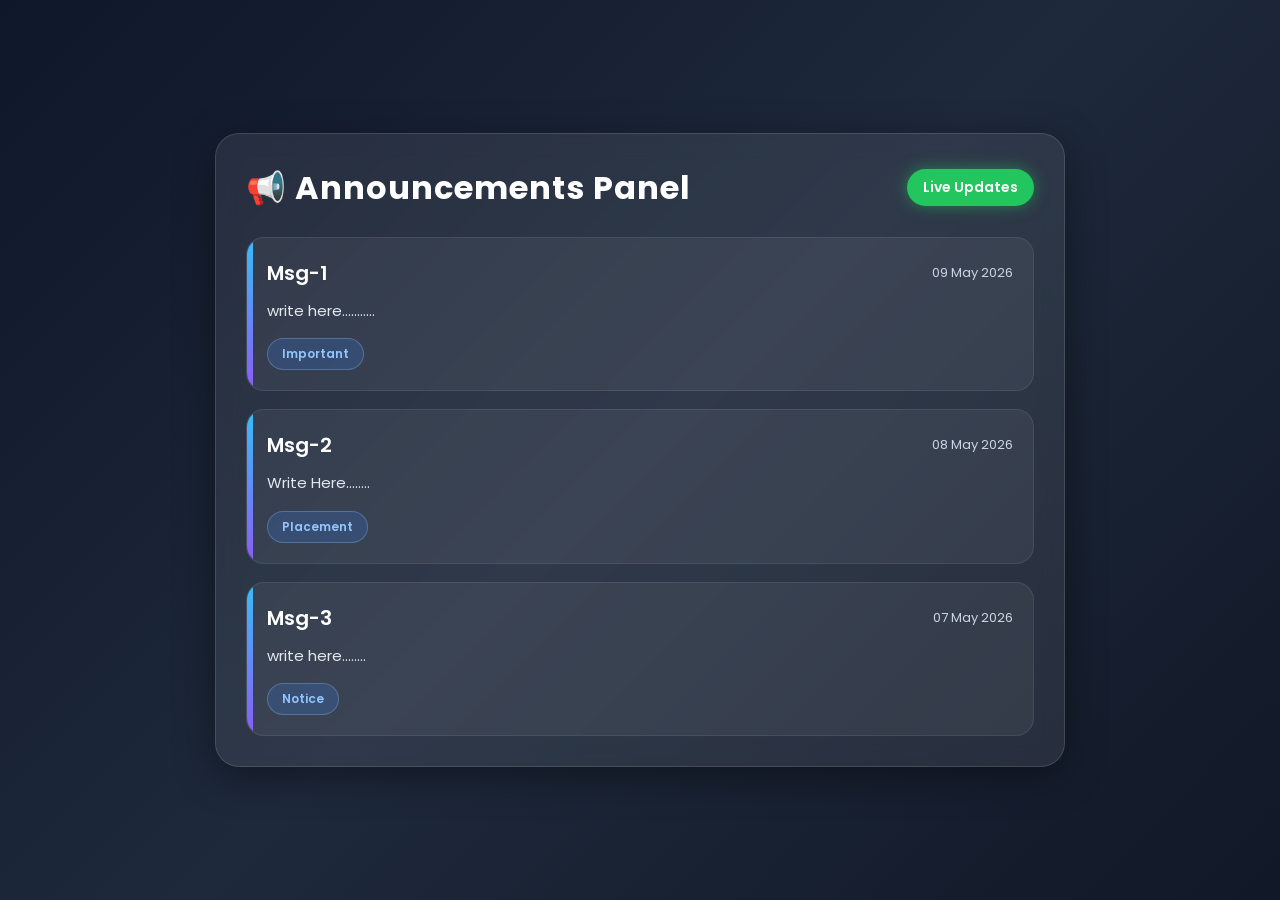
==== announcements.html @ fc35c200 "Add files via upload" ====
<!DOCTYPE html>
<html lang="en">
<head>
  <meta charset="UTF-8" />
  <meta name="viewport" content="width=device-width, initial-scale=1.0"/>
  <title>Announcements Panel</title>

  <link rel="preconnect" href="https://fonts.googleapis.com">
  <link rel="preconnect" href="https://fonts.gstatic.com" crossorigin>
  <link href="https://fonts.googleapis.com/css2?family=Poppins:wght@300;400;500;600;700&display=swap" rel="stylesheet">

  <style>
    *{
      margin:0;
      padding:0;
      box-sizing:border-box;
      font-family:'Poppins',sans-serif;
    }

    body{
      min-height:100vh;
      display:flex;
      justify-content:center;
      align-items:center;
      background:linear-gradient(135deg,#0f172a,#1e293b,#111827);
      padding:30px;
      color:white;
    }

    .panel{
      width:100%;
      max-width:850px;
      background:rgba(255,255,255,0.08);
      backdrop-filter:blur(12px);
      border:1px solid rgba(255,255,255,0.12);
      border-radius:24px;
      padding:30px;
      box-shadow:0 10px 40px rgba(0,0,0,0.4);
    }

    .header{
      display:flex;
      justify-content:space-between;
      align-items:center;
      margin-bottom:25px;
      flex-wrap:wrap;
      gap:15px;
    }

    .header h1{
      font-size:32px;
      font-weight:700;
      letter-spacing:1px;
    }

    .badge{
      background:#22c55e;
      color:white;
      padding:8px 16px;
      border-radius:50px;
      font-size:14px;
      font-weight:600;
      box-shadow:0 0 15px rgba(34,197,94,0.5);
    }

    .announcement-list{
      display:flex;
      flex-direction:column;
      gap:18px;
    }

    .card{
      background:rgba(255,255,255,0.06);
      border:1px solid rgba(255,255,255,0.08);
      border-radius:18px;
      padding:20px;
      transition:0.3s ease;
      position:relative;
      overflow:hidden;
    }

    .card:hover{
      transform:translateY(-5px);
      background:rgba(255,255,255,0.1);
      box-shadow:0 10px 25px rgba(0,0,0,0.3);
    }

    .card::before{
      content:'';
      position:absolute;
      top:0;
      left:0;
      width:6px;
      height:100%;
      background:linear-gradient(to bottom,#38bdf8,#8b5cf6);
    }

    .top{
      display:flex;
      justify-content:space-between;
      align-items:center;
      margin-bottom:10px;
      flex-wrap:wrap;
      gap:10px;
    }

    .title{
      font-size:20px;
      font-weight:600;
    }

    .date{
      font-size:13px;
      color:#cbd5e1;
    }

    .message{
      font-size:15px;
      line-height:1.7;
      color:#e2e8f0;
    }

    .tag{
      display:inline-block;
      margin-top:15px;
      padding:6px 14px;
      border-radius:50px;
      font-size:12px;
      font-weight:600;
      background:rgba(59,130,246,0.2);
      color:#93c5fd;
      border:1px solid rgba(147,197,253,0.3);
    }

    @media(max-width:700px){
      .header h1{
        font-size:24px;
      }

      .title{
        font-size:17px;
      }

      .panel{
        padding:20px;
      }
    }
  </style>
</head>
<body>

  <div class="panel">

    <div class="header">
      <h1>📢 Announcements Panel</h1>
      <div class="badge">Live Updates</div>
    </div>

    <div class="announcement-list">

      <div class="card">
        <div class="top">
          <div class="title">Msg-1</div>
          <div class="date">09 May 2026</div>
        </div>

        <div class="message">
          write here...........
        </div>

        <div class="tag">Important</div>
      </div>

      <div class="card">
        <div class="top">
          <div class="title">Msg-2</div>
          <div class="date">08 May 2026</div>
        </div>

        <div class="message">
         Write Here........
        </div>

        <div class="tag">Placement</div>
      </div>

      <div class="card">
        <div class="top">
          <div class="title">Msg-3</div>
          <div class="date">07 May 2026</div>
        </div>

        <div class="message">
          write here........
        </div>

        <div class="tag">Notice</div>
      </div>

    </div>

  </div>

</body>
</html>
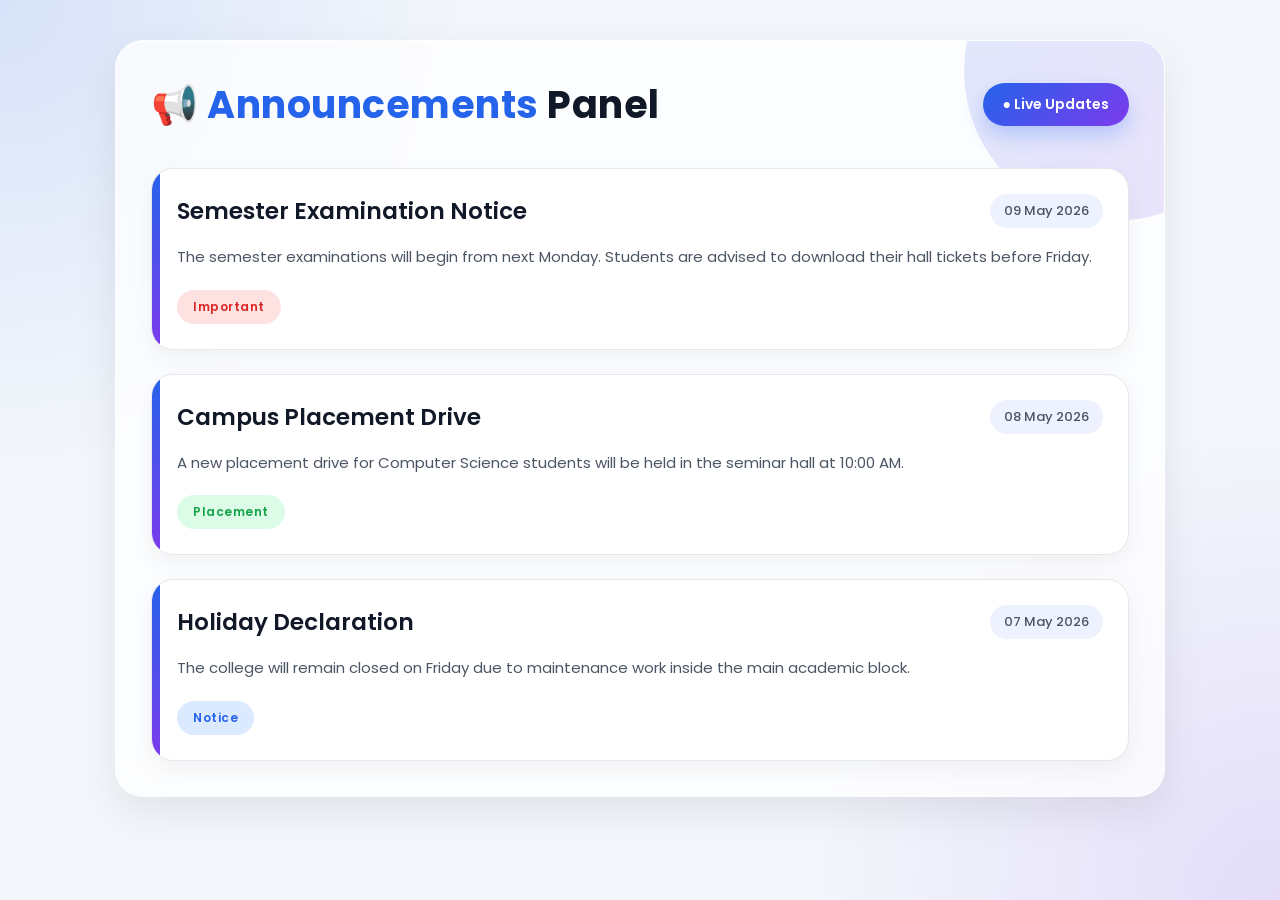
==== commit eda125c4: "Revamp announcements panel with new styling for comm Updated the announcements panel with a modern d" ====
--- a/announcements.html
+++ b/announcements.html
@@ -3,13 +3,15 @@
 <head>
   <meta charset="UTF-8" />
   <meta name="viewport" content="width=device-width, initial-scale=1.0"/>
-  <title>Announcements Panel</title>
+  <title>Modern Announcements Panel</title>
 
   <link rel="preconnect" href="https://fonts.googleapis.com">
   <link rel="preconnect" href="https://fonts.gstatic.com" crossorigin>
+
   <link href="https://fonts.googleapis.com/css2?family=Poppins:wght@300;400;500;600;700&display=swap" rel="stylesheet">
 
   <style>
+
     *{
       margin:0;
       padding:0;
@@ -19,70 +21,108 @@
 
     body{
       min-height:100vh;
-      display:flex;
-      justify-content:center;
-      align-items:center;
-      background:linear-gradient(135deg,#0f172a,#1e293b,#111827);
-      padding:30px;
-      color:white;
+      background:
+      radial-gradient(circle at top left,#2563eb22,transparent 30%),
+      radial-gradient(circle at bottom right,#7c3aed22,transparent 30%),
+      #f3f6fb;
+      padding:40px 20px;
+      overflow-x:hidden;
     }
 
     .panel{
       width:100%;
-      max-width:850px;
-      background:rgba(255,255,255,0.08);
-      backdrop-filter:blur(12px);
-      border:1px solid rgba(255,255,255,0.12);
-      border-radius:24px;
-      padding:30px;
-      box-shadow:0 10px 40px rgba(0,0,0,0.4);
+      max-width:1050px;
+      margin:auto;
+      background:rgba(255,255,255,0.75);
+      backdrop-filter:blur(16px);
+      border:1px solid rgba(255,255,255,0.4);
+      border-radius:28px;
+      padding:35px;
+      box-shadow:
+      0 15px 40px rgba(0,0,0,0.08),
+      inset 0 1px 0 rgba(255,255,255,0.7);
+      position:relative;
+      overflow:hidden;
+    }
+
+    .panel::before{
+      content:'';
+      position:absolute;
+      width:300px;
+      height:300px;
+      background:linear-gradient(135deg,#2563eb22,#7c3aed22);
+      border-radius:50%;
+      top:-120px;
+      right:-100px;
     }
 
     .header{
       display:flex;
       justify-content:space-between;
       align-items:center;
-      margin-bottom:25px;
       flex-wrap:wrap;
       gap:15px;
+      margin-bottom:35px;
+      position:relative;
+      z-index:2;
     }
 
     .header h1{
-      font-size:32px;
+      font-size:38px;
       font-weight:700;
-      letter-spacing:1px;
+      color:#111827;
+      letter-spacing:0.5px;
+    }
+
+    .header h1 span{
+      color:#2563eb;
     }
 
     .badge{
-      background:#22c55e;
+      background:linear-gradient(135deg,#2563eb,#7c3aed);
       color:white;
-      padding:8px 16px;
+      padding:11px 20px;
       border-radius:50px;
       font-size:14px;
       font-weight:600;
-      box-shadow:0 0 15px rgba(34,197,94,0.5);
+      box-shadow:0 10px 20px rgba(37,99,235,0.25);
+      animation:pulse 2s infinite;
+    }
+
+    @keyframes pulse{
+      0%{
+        transform:scale(1);
+      }
+      50%{
+        transform:scale(1.05);
+      }
+      100%{
+        transform:scale(1);
+      }
     }
 
     .announcement-list{
       display:flex;
       flex-direction:column;
-      gap:18px;
+      gap:24px;
+      position:relative;
+      z-index:2;
     }
 
     .card{
-      background:rgba(255,255,255,0.06);
-      border:1px solid rgba(255,255,255,0.08);
-      border-radius:18px;
-      padding:20px;
-      transition:0.3s ease;
       position:relative;
+      background:white;
+      border-radius:22px;
+      padding:25px;
       overflow:hidden;
+      transition:0.35s ease;
+      border:1px solid #e5e7eb;
+      box-shadow:0 8px 24px rgba(0,0,0,0.05);
     }
 
     .card:hover{
-      transform:translateY(-5px);
-      background:rgba(255,255,255,0.1);
-      box-shadow:0 10px 25px rgba(0,0,0,0.3);
+      transform:translateY(-6px);
+      box-shadow:0 15px 35px rgba(0,0,0,0.12);
     }
 
     .card::before{
@@ -90,111 +130,166 @@
       position:absolute;
       top:0;
       left:0;
-      width:6px;
+      width:8px;
       height:100%;
-      background:linear-gradient(to bottom,#38bdf8,#8b5cf6);
+      background:linear-gradient(to bottom,#2563eb,#7c3aed);
     }
 
     .top{
       display:flex;
       justify-content:space-between;
       align-items:center;
-      margin-bottom:10px;
       flex-wrap:wrap;
-      gap:10px;
+      gap:12px;
+      margin-bottom:15px;
     }
 
     .title{
-      font-size:20px;
+      font-size:23px;
       font-weight:600;
+      color:#111827;
     }
 
     .date{
+      background:#eef2ff;
+      color:#4b5563;
+      padding:7px 14px;
+      border-radius:50px;
       font-size:13px;
-      color:#cbd5e1;
+      font-weight:500;
     }
 
     .message{
       font-size:15px;
-      line-height:1.7;
-      color:#e2e8f0;
+      line-height:1.9;
+      color:#4b5563;
+      margin-bottom:18px;
+    }
+
+    .bottom{
+      display:flex;
+      justify-content:flex-start;
+      align-items:center;
+      flex-wrap:wrap;
+      gap:12px;
     }
 
     .tag{
-      display:inline-block;
-      margin-top:15px;
-      padding:6px 14px;
+      padding:8px 16px;
       border-radius:50px;
       font-size:12px;
       font-weight:600;
-      background:rgba(59,130,246,0.2);
-      color:#93c5fd;
-      border:1px solid rgba(147,197,253,0.3);
-    }
-
-    @media(max-width:700px){
+      letter-spacing:0.5px;
+    }
+
+    .important{
+      background:#fee2e2;
+      color:#dc2626;
+    }
+
+    .placement{
+      background:#dcfce7;
+      color:#16a34a;
+    }
+
+    .notice{
+      background:#dbeafe;
+      color:#2563eb;
+    }
+
+    @media(max-width:768px){
+
+      body{
+        padding:20px;
+      }
+
+      .panel{
+        padding:24px;
+      }
+
       .header h1{
-        font-size:24px;
+        font-size:28px;
       }
 
       .title{
-        font-size:17px;
-      }
-
-      .panel{
-        padding:20px;
-      }
-    }
+        font-size:19px;
+      }
+
+      .message{
+        font-size:14px;
+      }
+
+    }
+
   </style>
 </head>
+
 <body>
 
   <div class="panel">
 
     <div class="header">
-      <h1>📢 Announcements Panel</h1>
-      <div class="badge">Live Updates</div>
+      <h1>📢 <span>Announcements</span> Panel</h1>
+      <div class="badge">● Live Updates</div>
     </div>
 
     <div class="announcement-list">
 
+      <!-- CARD 1 -->
       <div class="card">
+
         <div class="top">
-          <div class="title">Msg-1</div>
+          <div class="title">Semester Examination Notice</div>
           <div class="date">09 May 2026</div>
         </div>
 
         <div class="message">
-          write here...........
-        </div>
-
-        <div class="tag">Important</div>
+          The semester examinations will begin from next Monday.
+          Students are advised to download their hall tickets before Friday.
+        </div>
+
+        <div class="bottom">
+          <div class="tag important">Important</div>
+        </div>
+
       </div>
 
+      <!-- CARD 2 -->
       <div class="card">
+
         <div class="top">
-          <div class="title">Msg-2</div>
+          <div class="title">Campus Placement Drive</div>
           <div class="date">08 May 2026</div>
         </div>
 
         <div class="message">
-         Write Here........
-        </div>
-
-        <div class="tag">Placement</div>
+          A new placement drive for Computer Science students will be held
+          in the seminar hall at 10:00 AM.
+        </div>
+
+        <div class="bottom">
+          <div class="tag placement">Placement</div>
+        </div>
+
       </div>
 
+      <!-- CARD 3 -->
       <div class="card">
+
         <div class="top">
-          <div class="title">Msg-3</div>
+          <div class="title">Holiday Declaration</div>
           <div class="date">07 May 2026</div>
         </div>
 
         <div class="message">
-          write here........
-        </div>
-
-        <div class="tag">Notice</div>
+          The college will remain closed on Friday due to maintenance work
+          inside the main academic block.
+        </div>
+
+        <div class="bottom">
+          <div class="tag notice">Notice</div>
+        </div>
+
       </div>
 
     </div>
@@ -202,4 +297,4 @@
   </div>
 
 </body>
-</html>+</html>
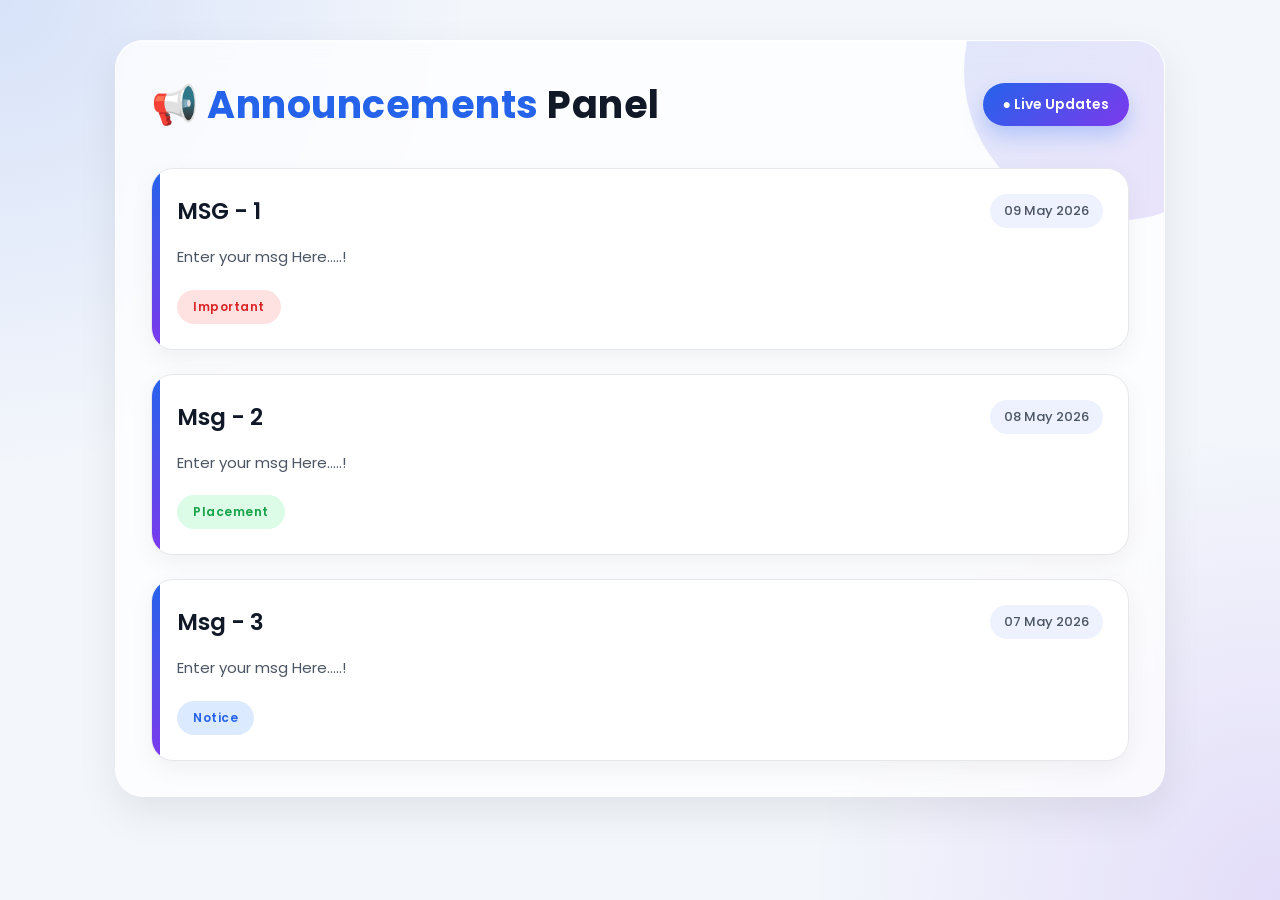
==== commit 3bc082dd: "for communication for my" ====
--- a/announcements.html
+++ b/announcements.html
@@ -239,13 +239,12 @@
       <div class="card">
 
         <div class="top">
-          <div class="title">Semester Examination Notice</div>
+          <div class="title">MSG - 1</div>
           <div class="date">09 May 2026</div>
         </div>
 
         <div class="message">
-          The semester examinations will begin from next Monday.
-          Students are advised to download their hall tickets before Friday.
+        Enter your msg Here.....!
         </div>
 
         <div class="bottom">
@@ -258,13 +257,12 @@
       <div class="card">
 
         <div class="top">
-          <div class="title">Campus Placement Drive</div>
+          <div class="title">Msg - 2</div>
           <div class="date">08 May 2026</div>
         </div>
 
         <div class="message">
-          A new placement drive for Computer Science students will be held
-          in the seminar hall at 10:00 AM.
+          Enter your msg Here.....!
         </div>
 
         <div class="bottom">
@@ -277,13 +275,12 @@
       <div class="card">
 
         <div class="top">
-          <div class="title">Holiday Declaration</div>
+          <div class="title">Msg - 3</div>
           <div class="date">07 May 2026</div>
         </div>
 
         <div class="message">
-          The college will remain closed on Friday due to maintenance work
-          inside the main academic block.
+          Enter your msg Here.....!
         </div>
 
         <div class="bottom">
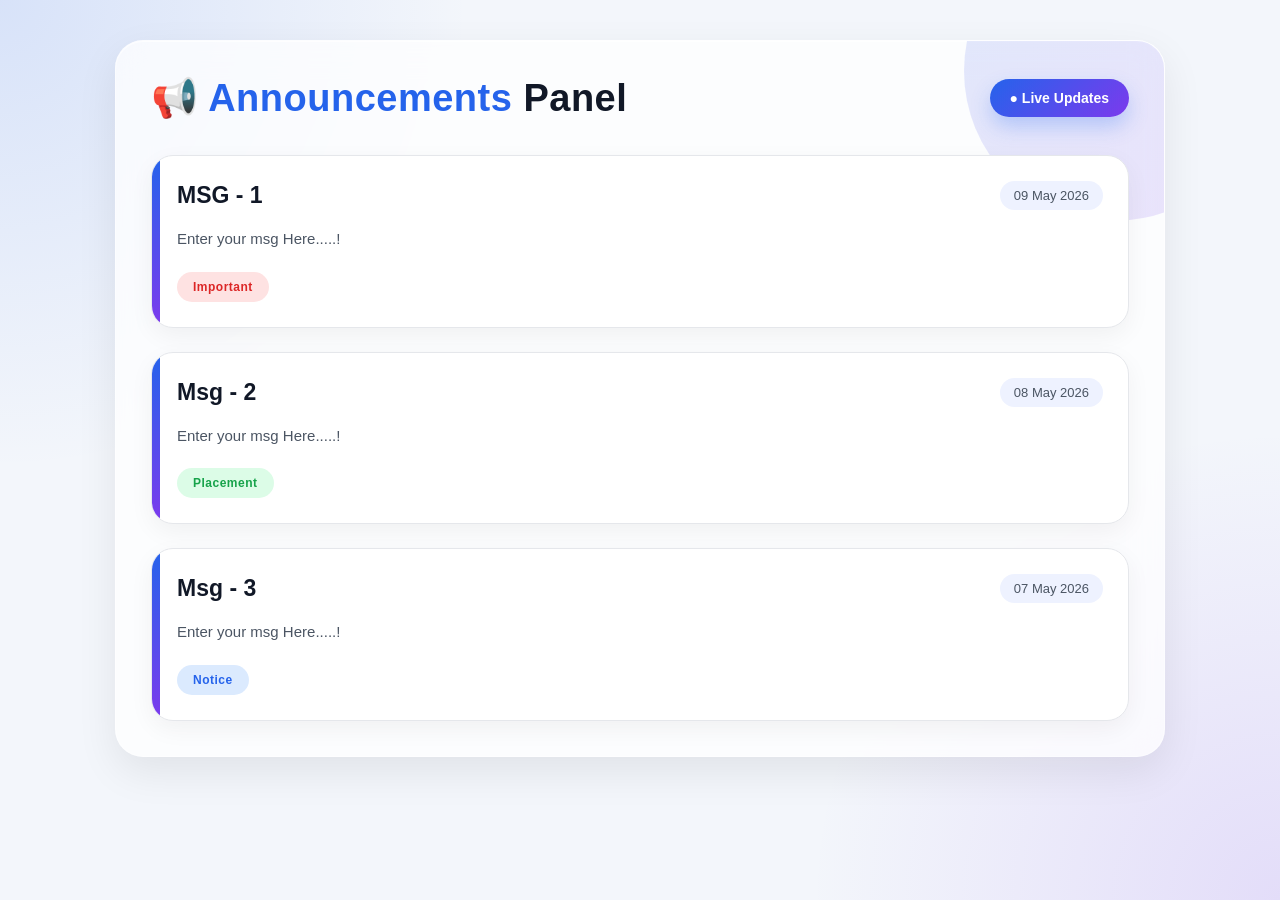
==== commit 45e525c6: "Update announcements.html" ====
--- a/announcements.html
+++ b/announcements.html
@@ -4,11 +4,6 @@
   <meta charset="UTF-8" />
   <meta name="viewport" content="width=device-width, initial-scale=1.0"/>
   <title>Modern Announcements Panel</title>
-
-  <link rel="preconnect" href="https://fonts.googleapis.com">
-  <link rel="preconnect" href="https://fonts.gstatic.com" crossorigin>
-
-  <link href="https://fonts.googleapis.com/css2?family=Poppins:wght@300;400;500;600;700&display=swap" rel="stylesheet">
 
   <style>
 
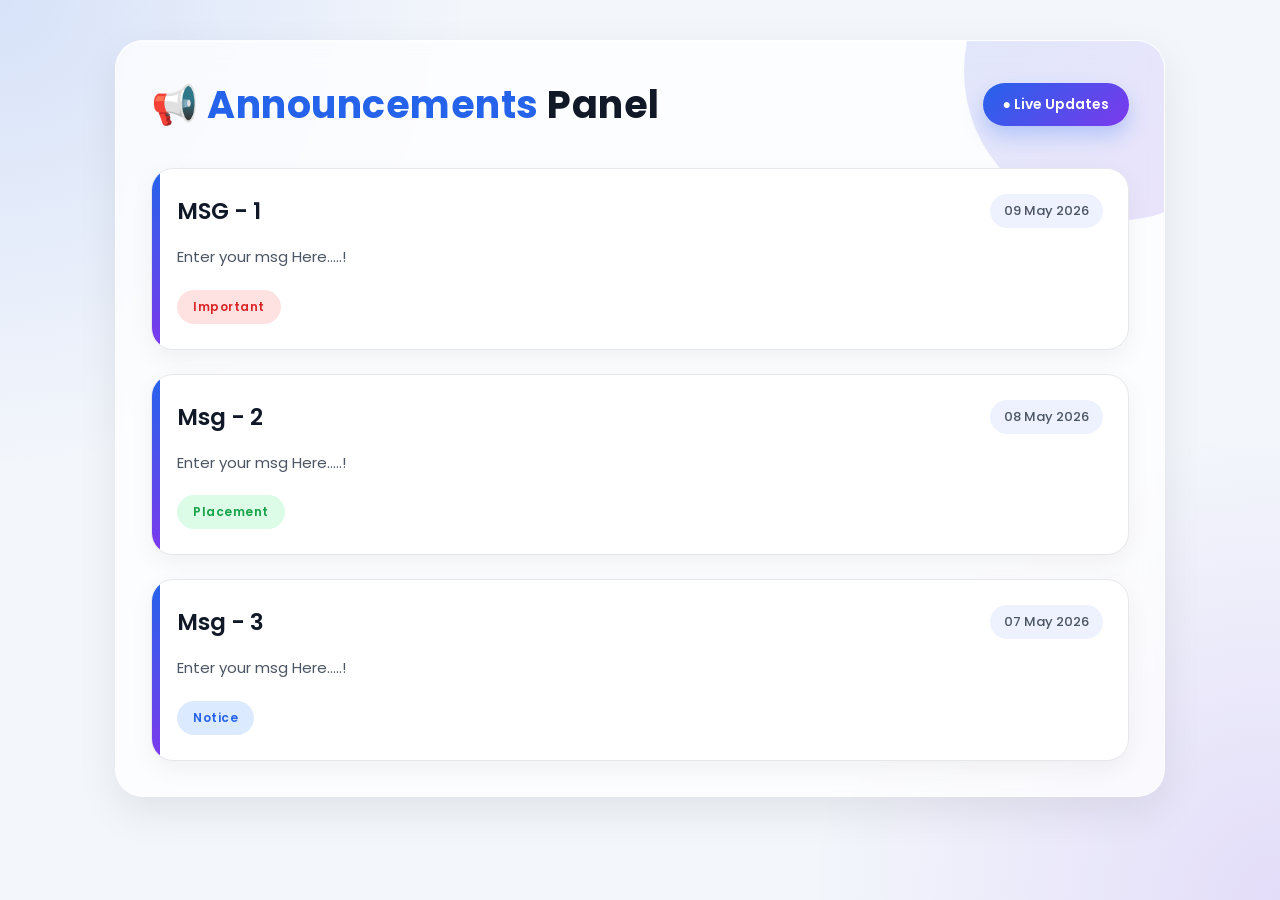
==== commit 223963df: "Update announcements.html" ====
--- a/announcements.html
+++ b/announcements.html
@@ -4,6 +4,11 @@
   <meta charset="UTF-8" />
   <meta name="viewport" content="width=device-width, initial-scale=1.0"/>
   <title>Modern Announcements Panel</title>
+
+  <link rel="preconnect" href="https://fonts.googleapis.com">
+  <link rel="preconnect" href="https://fonts.gstatic.com" crossorigin>
+
+  <link href="https://fonts.googleapis.com/css2?family=Poppins:wght@300;400;500;600;700&display=swap" rel="stylesheet">
 
   <style>
 
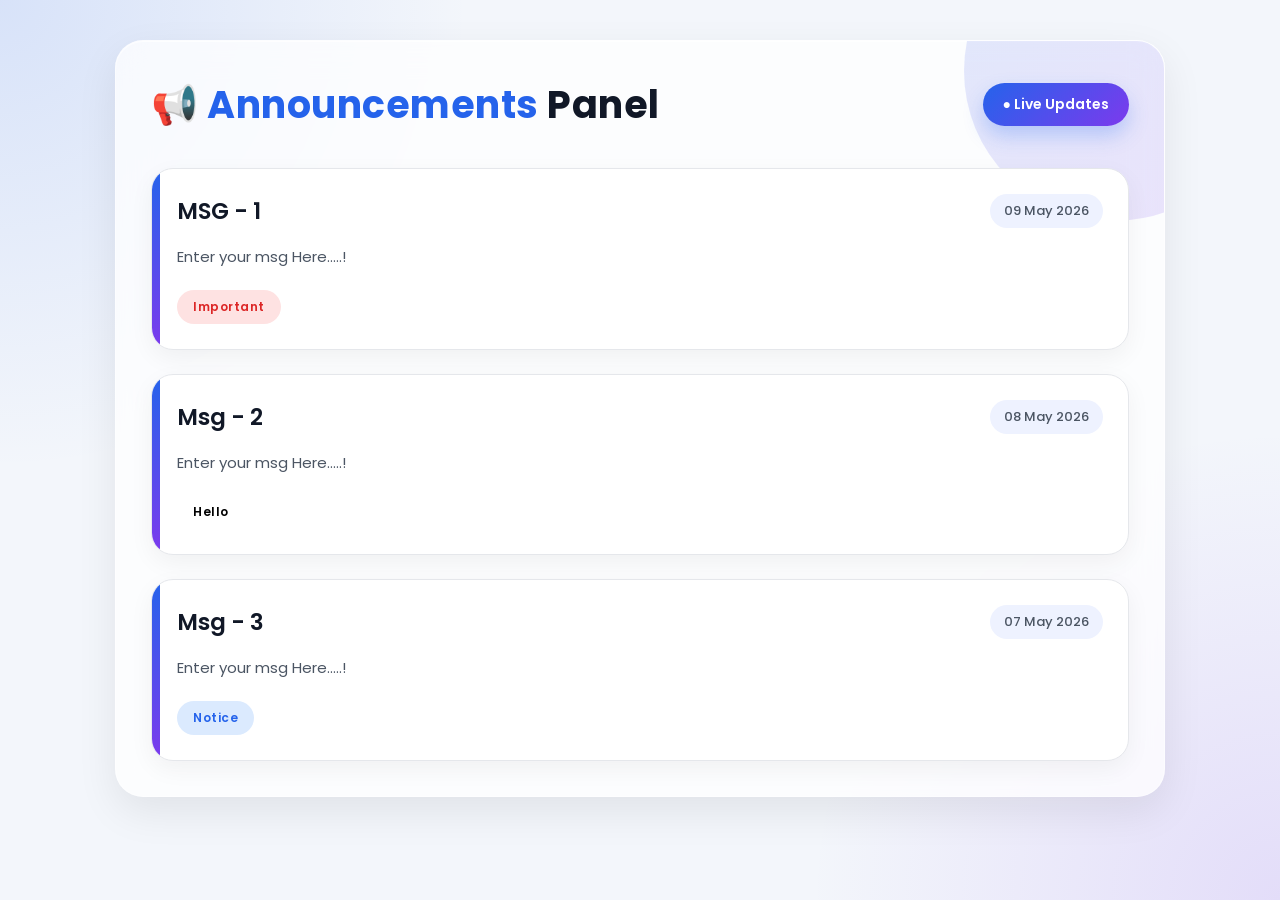
==== commit a3acd96d: "Fix HTML encoding issues in announcements.html" ====
--- a/announcements.html
+++ b/announcements.html
@@ -266,7 +266,11 @@
         </div>
 
         <div class="bottom">
-          <div class="tag placement">Placement</div>
+          <div class="tag Hello">Hello
+          
+          
+          
+          </div>
         </div>
 
       </div>
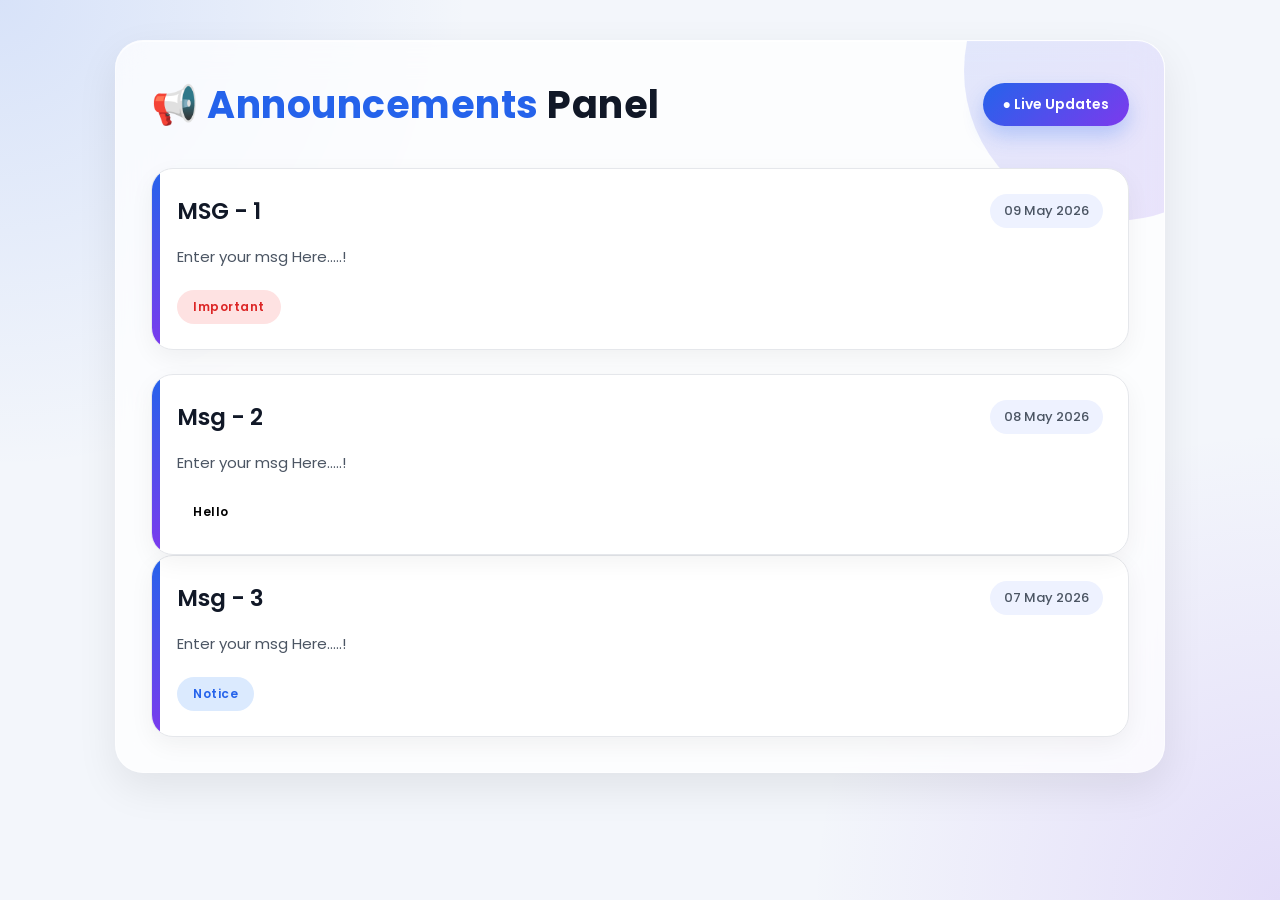
==== commit 442141c6: "Fix HTML encoding issues in announcements.html" ====
--- a/announcements.html
+++ b/announcements.html
@@ -266,7 +266,7 @@
         </div>
 
         <div class="bottom">
-          <div class="tag Hello">Hello
+          <div class="tag Hello">Hello</div>
           
           
           
